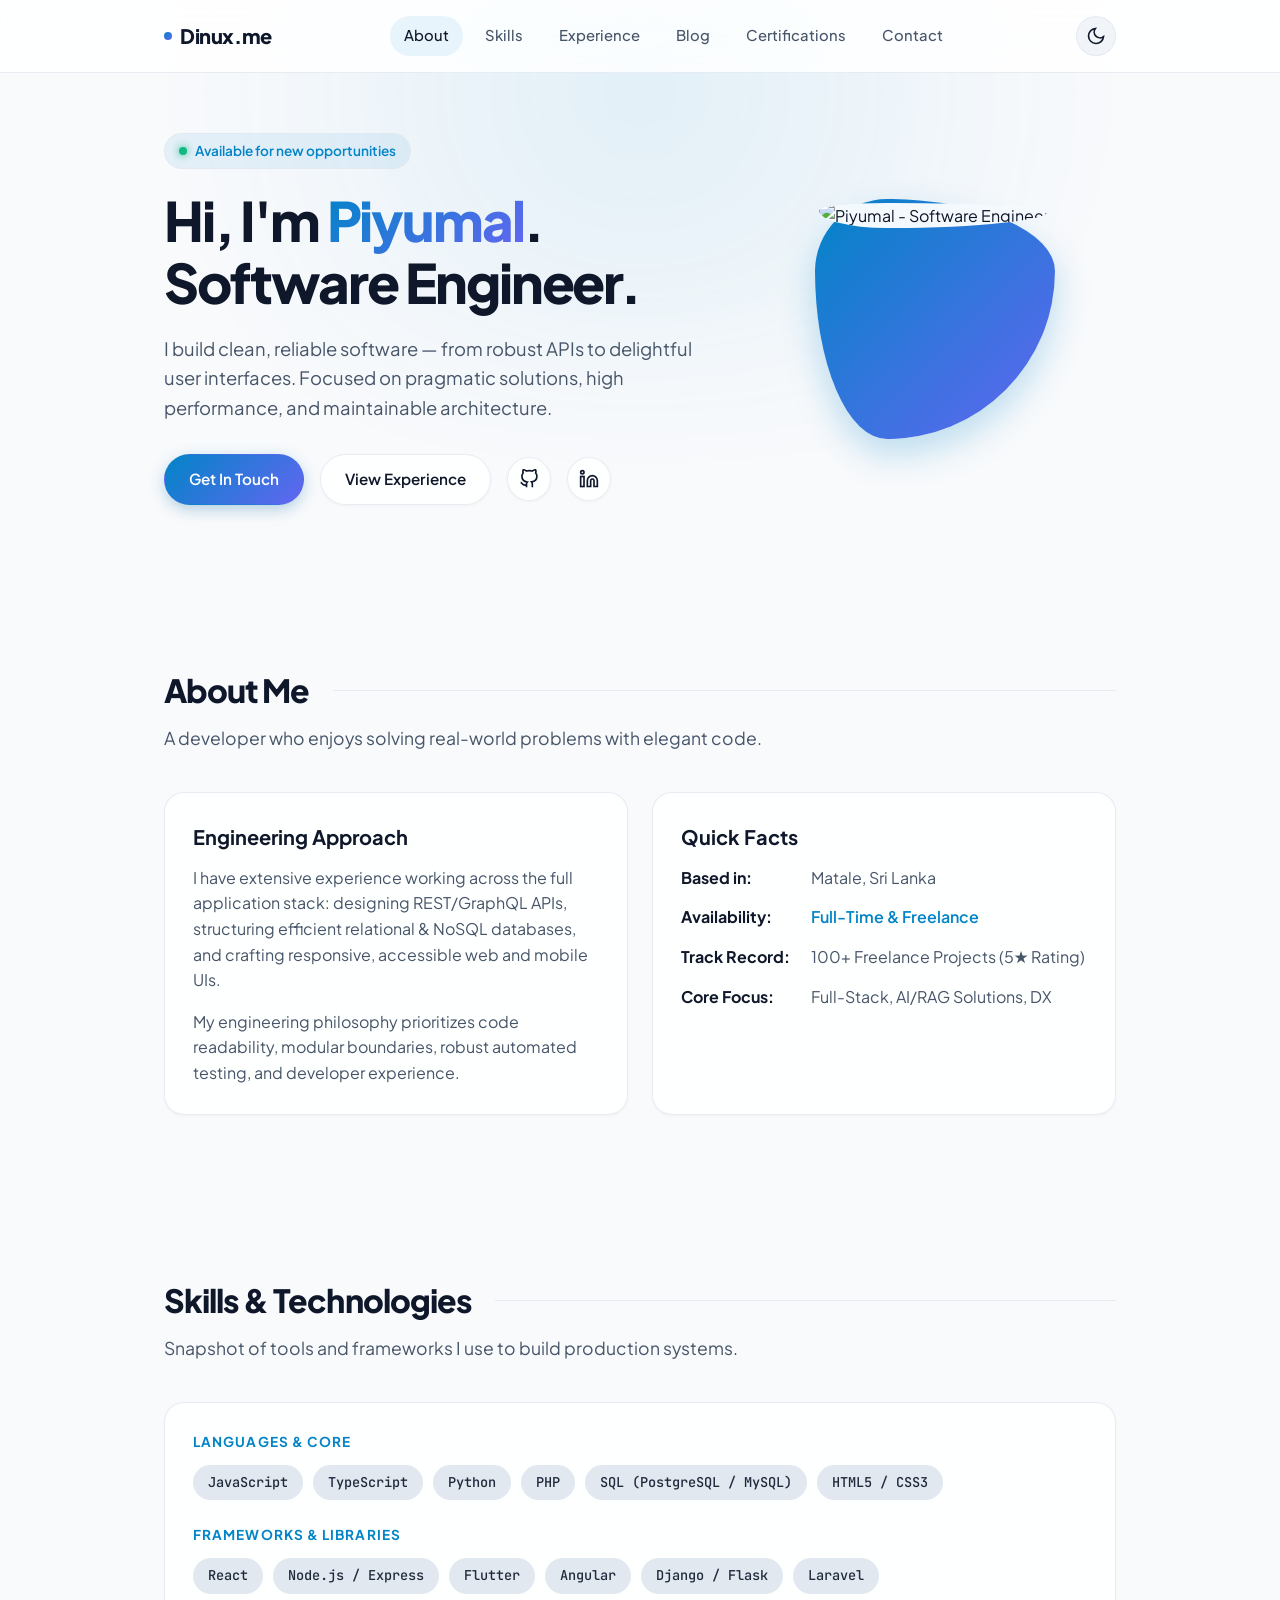
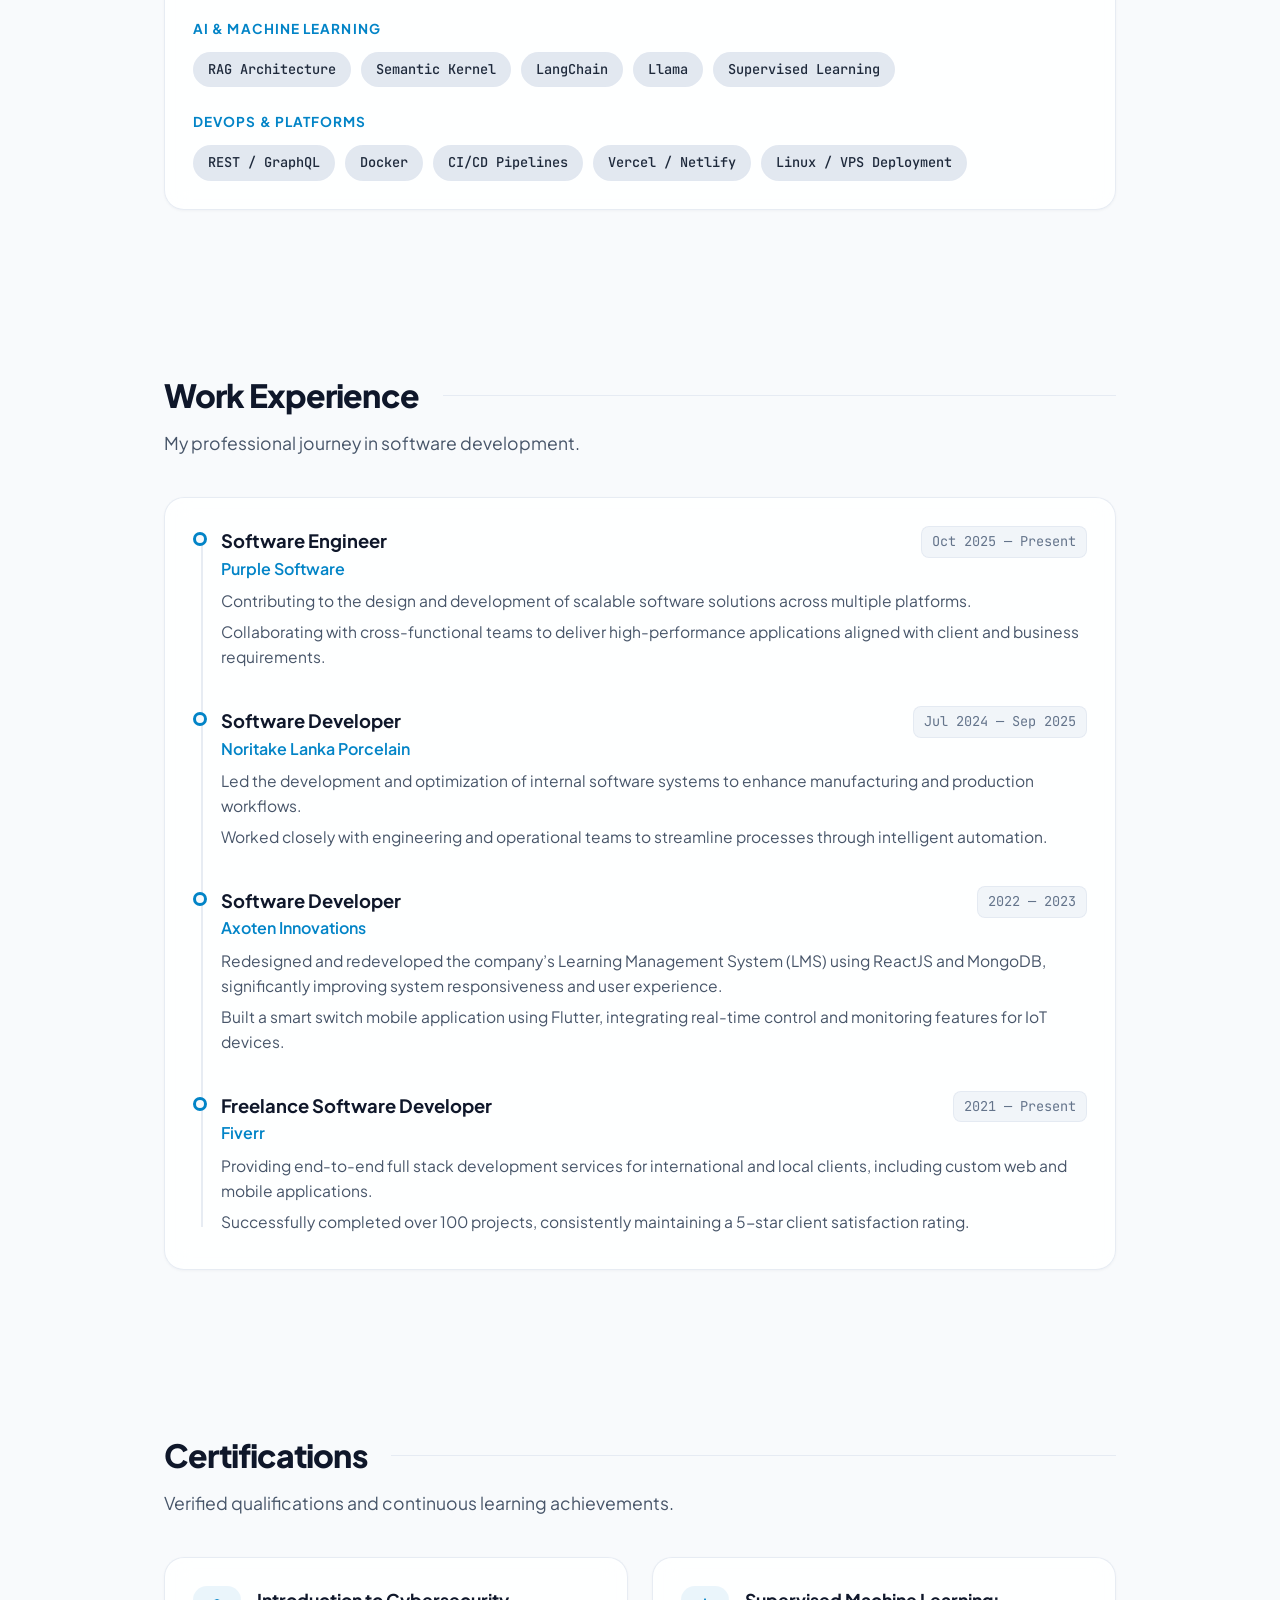
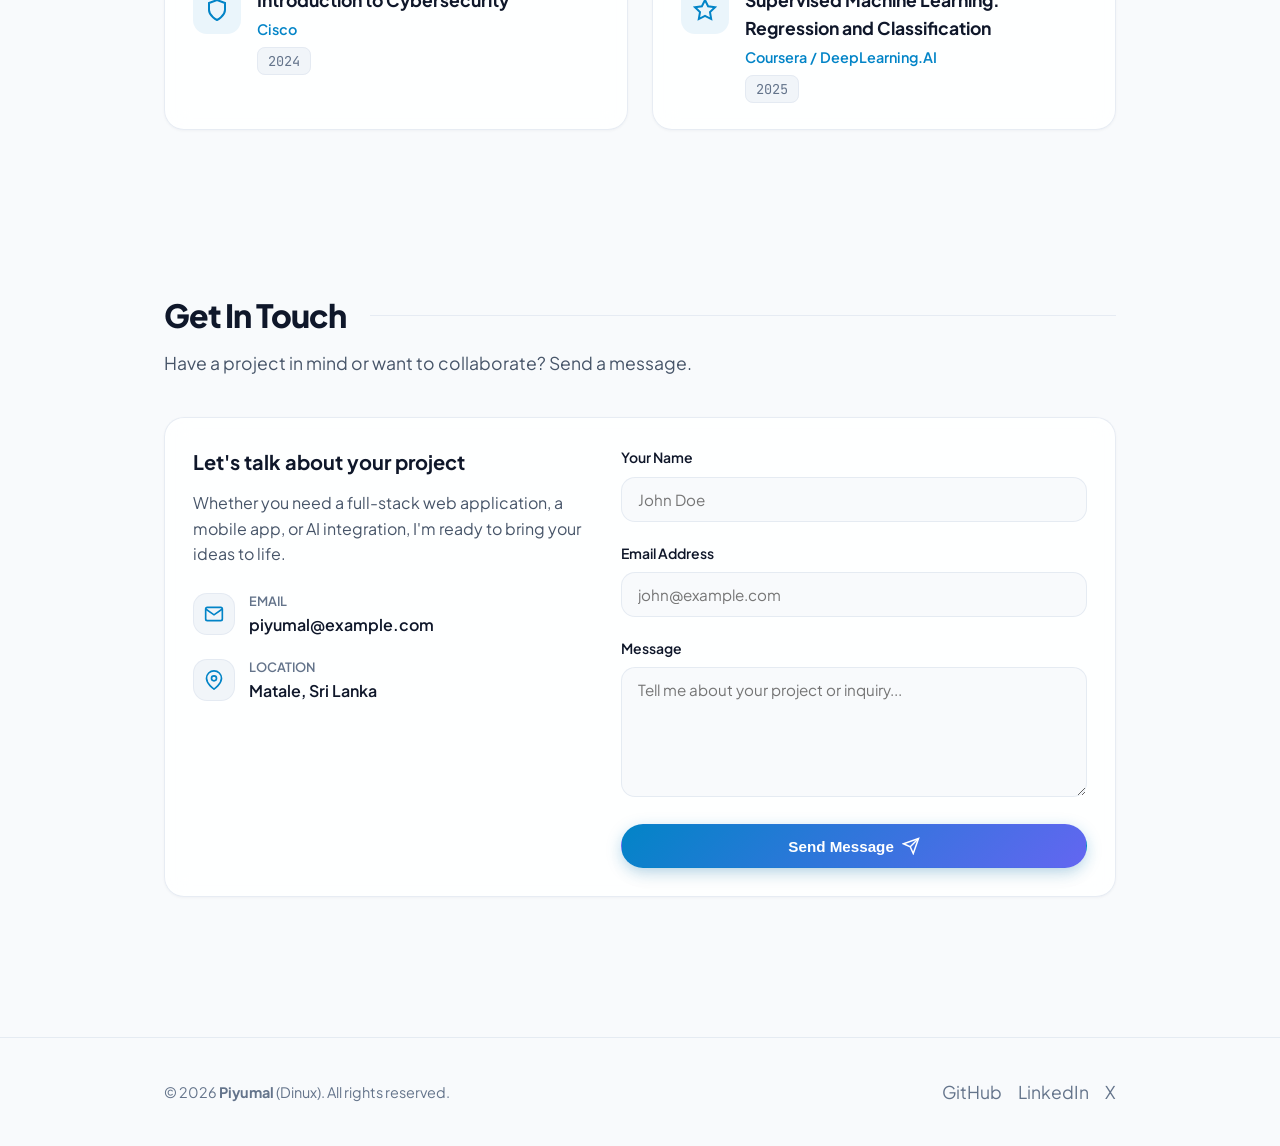
==== index.html @ de43c1f4 "redesign" ====
<!DOCTYPE html>
<html lang="en" data-theme="dark">

<head>
    <meta charset="utf-8" />
    <meta name="viewport" content="width=device-width, initial-scale=1" />
    <title>Piyumal — Software Engineer Portfolio</title>
    <meta name="description"
        content="Personal portfolio of Piyumal — Software Engineer based in Matale. Specializing in full-stack web, mobile applications, and AI integrations." />

    <!-- Google Fonts -->
    <link rel="preconnect" href="https://fonts.googleapis.com">
    <link rel="preconnect" href="https://fonts.gstatic.com" crossorigin>
    <link
        href="https://fonts.googleapis.com/css2?family=JetBrains+Mono:wght@400;500;600&family=Plus+Jakarta+Sans:wght@400;500;600;700;800&display=swap"
        rel="stylesheet">

    <!-- Main CSS -->
    <link rel="stylesheet" href="index.css">

    <!-- Early Theme Initialization to prevent flash of wrong theme -->
    <script>
        (function () {
            const savedTheme = localStorage.getItem('theme');
            if (savedTheme) {
                document.documentElement.setAttribute('data-theme', savedTheme);
            } else {
                const prefersDark = window.matchMedia('(prefers-color-scheme: dark)').matches;
                document.documentElement.setAttribute('data-theme', prefersDark ? 'dark' : 'light');
            }
        })();
    </script>
</head>

<body>
    <!-- Header / Navigation -->
    <header>
        <div class="container nav">
            <a class="brand" href="#" aria-label="Homepage">
                <span class="brand-dot"></span>
                Dinux.me
            </a>

            <nav id="primary-navigation" class="nav-links" aria-label="Main Navigation">
                <a href="#about">About</a>
                <a href="#skills">Skills</a>
                <a href="#experience">Experience</a>
                <a href="#blog">Blog</a>
                <a href="#certifications">Certifications</a>
                <a href="#contact">Contact</a>
            </nav>

            <div class="nav-controls">
                <!-- Theme Toggle Button -->
                <button id="theme-toggle" class="theme-toggle" aria-label="Toggle theme" title="Toggle theme">
                    <!-- Sun Icon (shown in dark mode) -->
                    <svg class="icon-sun" viewBox="0 0 24 24" fill="none" stroke="currentColor">
                        <circle cx="12" cy="12" r="5"></circle>
                        <path
                            d="M12 1v2M12 21v2M4.22 4.22l1.42 1.42M18.36 18.36l1.42 1.42M1 12h2M21 12h2M4.22 19.78l1.42-1.42M18.36 5.64l1.42-1.42">
                        </path>
                    </svg>
                    <!-- Moon Icon (shown in light mode) -->
                    <svg class="icon-moon" viewBox="0 0 24 24" fill="none" stroke="currentColor">
                        <path d="M21 12.79A9 9 0 1 1 11.21 3 7 7 0 0 0 21 12.79z"></path>
                    </svg>
                </button>

                <!-- Mobile Menu Toggle -->
                <button id="mobile-toggle" class="mobile-nav-toggle" aria-controls="primary-navigation"
                    aria-expanded="false" aria-label="Toggle menu">
                    <svg width="22" height="22" viewBox="0 0 24 24" fill="none" stroke="currentColor" stroke-width="2"
                        stroke-linecap="round">
                        <path d="M4 6h16M4 12h16M4 18h16"></path>
                    </svg>
                </button>
            </div>
        </div>
    </header>

    <main class="container" id="main">
        <!-- Hero Section -->
        <section id="home" class="hero" aria-label="Intro">
            <div>
                <div class="status-badge">
                    <span class="status-dot"></span>
                    Available for new opportunities
                </div>
                <h1 class="hero-title">
                    Hi, I'm <span class="gradient-text">Piyumal</span>.<br />
                    Software Engineer.
                </h1>
                <p class="hero-bio">
                    I build clean, reliable software — from robust APIs to delightful user interfaces.
                    Focused on pragmatic solutions, high performance, and maintainable architecture.
                </p>
                <div class="hero-actions">
                    <a class="btn btn-primary" href="#contact">Get In Touch</a>
                    <a class="btn btn-secondary" href="#experience">View Experience</a>
                    <a class="btn btn-secondary btn-icon" href="https://github.com" target="_blank" rel="noopener"
                        aria-label="GitHub Profile" title="GitHub">
                        <svg width="20" height="20" viewBox="0 0 24 24" fill="none" stroke="currentColor"
                            stroke-width="2">
                            <path
                                d="M9 19c-5 1.5-5-2.5-7-3m14 6v-3.87a3.37 3.37 0 0 0-.94-2.61c3.14-.35 6.44-1.54 6.44-7A5.44 5.44 0 0 0 20 4.77 5.07 5.07 0 0 0 19.91 1S18.73.65 16 2.48a13.38 13.38 0 0 0-7 0C6.27.65 5.09 1 5.09 1A5.07 5.07 0 0 0 5 4.77a5.44 5.44 0 0 0-1.5 3.78c0 5.42 3.3 6.61 6.44 7A3.37 3.37 0 0 0 9 18.13V22">
                            </path>
                        </svg>
                    </a>
                    <a class="btn btn-secondary btn-icon" href="https://linkedin.com" target="_blank" rel="noopener"
                        aria-label="LinkedIn Profile" title="LinkedIn">
                        <svg width="20" height="20" viewBox="0 0 24 24" fill="none" stroke="currentColor"
                            stroke-width="2">
                            <path d="M16 8a6 6 0 0 1 6 6v7h-4v-7a2 2 0 0 0-2-2 2 2 0 0 0-2 2v7h-4v-7a6 6 0 0 1 6-6z">
                            </path>
                            <rect x="2" y="9" width="4" height="12"></rect>
                            <circle cx="4" cy="4" r="2"></circle>
                        </svg>
                    </a>
                </div>
            </div>

            <div class="avatar-container">
                <div class="avatar-frame">
                    <img class="avatar-img" src="1665461892254.jpeg" alt="Piyumal - Software Engineer" />
                </div>
            </div>
        </section>

        <!-- About Section -->
        <section id="about" class="section" aria-label="About me">
            <div class="section-header">
                <h2 class="section-title">About Me</h2>
                <p class="section-lead">A developer who enjoys solving real-world problems with elegant code.</p>
            </div>

            <div class="grid grid-2">
                <div class="card">
                    <h3 class="card-title">Engineering Approach</h3>
                    <p style="color: var(--text-muted); margin-bottom: 16px;">
                        I have extensive experience working across the full application stack: designing REST/GraphQL
                        APIs,
                        structuring efficient relational & NoSQL databases, and crafting responsive, accessible web and
                        mobile UIs.
                    </p>
                    <p style="color: var(--text-muted);">
                        My engineering philosophy prioritizes code readability, modular boundaries, robust automated
                        testing, and developer experience.
                    </p>
                </div>

                <div class="card">
                    <h3 class="card-title">Quick Facts</h3>
                    <ul
                        style="list-style: none; display: flex; flex-direction: column; gap: 14px; color: var(--text-muted);">
                        <li style="display: flex; gap: 10px; align-items: center;">
                            <strong style="color: var(--text-main); width: 120px;">Based in:</strong>
                            <span>Matale, Sri Lanka</span>
                        </li>
                        <li style="display: flex; gap: 10px; align-items: center;">
                            <strong style="color: var(--text-main); width: 120px;">Availability:</strong>
                            <span style="color: var(--primary); font-weight: 600;">Full-Time & Freelance</span>
                        </li>
                        <li style="display: flex; gap: 10px; align-items: center;">
                            <strong style="color: var(--text-main); width: 120px;">Track Record:</strong>
                            <span>100+ Freelance Projects (5★ Rating)</span>
                        </li>
                        <li style="display: flex; gap: 10px; align-items: center;">
                            <strong style="color: var(--text-main); width: 120px;">Core Focus:</strong>
                            <span>Full-Stack, AI/RAG Solutions, DX</span>
                        </li>
                    </ul>
                </div>
            </div>
        </section>

        <!-- Skills Section -->
        <section id="skills" class="section" aria-label="Skills">
            <div class="section-header">
                <h2 class="section-title">Skills & Technologies</h2>
                <p class="section-lead">Snapshot of tools and frameworks I use to build production systems.</p>
            </div>

            <div class="card">
                <div class="skill-category">
                    <div class="skill-category-title">Languages & Core</div>
                    <div class="tags">
                        <span class="tag">JavaScript</span>
                        <span class="tag">TypeScript</span>
                        <span class="tag">Python</span>
                        <span class="tag">PHP</span>
                        <span class="tag">SQL (PostgreSQL / MySQL)</span>
                        <span class="tag">HTML5 / CSS3</span>
                    </div>
                </div>

                <div class="skill-category">
                    <div class="skill-category-title">Frameworks & Libraries</div>
                    <div class="tags">
                        <span class="tag">React</span>
                        <span class="tag">Node.js / Express</span>
                        <span class="tag">Flutter</span>
                        <span class="tag">Angular</span>
                        <span class="tag">Django / Flask</span>
                        <span class="tag">Laravel</span>
                    </div>
                </div>

                <div class="skill-category">
                    <div class="skill-category-title">AI & Machine Learning</div>
                    <div class="tags">
                        <span class="tag">RAG Architecture</span>
                        <span class="tag">Semantic Kernel</span>
                        <span class="tag">LangChain</span>
                        <span class="tag">Llama</span>
                        <span class="tag">Supervised Learning</span>
                    </div>
                </div>

                <div class="skill-category" style="margin-bottom: 0;">
                    <div class="skill-category-title">DevOps & Platforms</div>
                    <div class="tags">
                        <span class="tag">REST / GraphQL</span>
                        <span class="tag">Docker</span>
                        <span class="tag">CI/CD Pipelines</span>
                        <span class="tag">Vercel / Netlify</span>
                        <span class="tag">Linux / VPS Deployment</span>
                    </div>
                </div>
            </div>
        </section>

        <!-- Experience Section -->
        <section id="experience" class="section" aria-label="Experience">
            <div class="section-header">
                <h2 class="section-title">Work Experience</h2>
                <p class="section-lead">My professional journey in software development.</p>
            </div>

            <div class="card">
                <div class="timeline">
                    <!-- Item 1 -->
                    <div class="timeline-item">
                        <div class="timeline-dot"></div>
                        <div class="timeline-header">
                            <div>
                                <div class="timeline-role">Software Engineer</div>
                                <div class="timeline-company">Purple Software</div>
                            </div>
                            <span class="timeline-date">Oct 2025 — Present</span>
                        </div>
                        <div class="timeline-desc">
                            <p>Contributing to the design and development of scalable software solutions across multiple
                                platforms.</p>
                            <p>Collaborating with cross-functional teams to deliver high-performance applications
                                aligned with client and business requirements.</p>
                        </div>
                    </div>

                    <!-- Item 2 -->
                    <div class="timeline-item">
                        <div class="timeline-dot"></div>
                        <div class="timeline-header">
                            <div>
                                <div class="timeline-role">Software Developer</div>
                                <div class="timeline-company">Noritake Lanka Porcelain</div>
                            </div>
                            <span class="timeline-date">Jul 2024 — Sep 2025</span>
                        </div>
                        <div class="timeline-desc">
                            <p>Led the development and optimization of internal software systems to enhance
                                manufacturing and production workflows.</p>
                            <p>Worked closely with engineering and operational teams to streamline processes through
                                intelligent automation.</p>
                        </div>
                    </div>

                    <!-- Item 3 -->
                    <div class="timeline-item">
                        <div class="timeline-dot"></div>
                        <div class="timeline-header">
                            <div>
                                <div class="timeline-role">Software Developer</div>
                                <div class="timeline-company">Axoten Innovations</div>
                            </div>
                            <span class="timeline-date">2022 — 2023</span>
                        </div>
                        <div class="timeline-desc">
                            <p>Redesigned and redeveloped the company’s Learning Management System (LMS) using ReactJS
                                and MongoDB, significantly improving system responsiveness and user experience.</p>
                            <p>Built a smart switch mobile application using Flutter, integrating real-time control and
                                monitoring features for IoT devices.</p>
                        </div>
                    </div>

                    <!-- Item 4 -->
                    <div class="timeline-item">
                        <div class="timeline-dot"></div>
                        <div class="timeline-header">
                            <div>
                                <div class="timeline-role">Freelance Software Developer</div>
                                <div class="timeline-company">Fiverr</div>
                            </div>
                            <span class="timeline-date">2021 — Present</span>
                        </div>
                        <div class="timeline-desc">
                            <p>Providing end-to-end full stack development services for international and local clients,
                                including custom web and mobile applications.</p>
                            <p>Successfully completed over 100 projects, consistently maintaining a 5-star client
                                satisfaction rating.</p>
                        </div>
                    </div>
                </div>
            </div>
        </section>

        <!-- Blog Section -->
        <!-- <section id="blog" class="section" aria-label="Blog Articles">
      <div class="section-header">
        <h2 class="section-title">Articles & Insights</h2>
        <p class="section-lead">Thoughts on software architecture, AI integration, and modern web development.</p>
      </div>

      <div class="grid grid-3">

        <article class="card blog-card">
          <div>
            <div class="blog-meta">
              <span class="blog-category">AI & Machine Learning</span>
              <span>•</span>
              <span>5 min read</span>
            </div>
            <h3 class="blog-title">
              <a href="blog-post.html" style="color: inherit;">Building Production-Ready RAG Pipelines with LangChain & Llama</a>
            </h3>
            <p class="blog-excerpt">
              A practical guide to structuring retrieval-augmented generation systems for accuracy, enterprise data retrieval, and low-latency responses.
            </p>
          </div>
          <a href="blog-post.html" class="blog-link">
            Read Article
            <svg width="16" height="16" viewBox="0 0 24 24" fill="none" stroke="currentColor" stroke-width="2">
              <line x1="5" y1="12" x2="19" y2="12"></line>
              <polyline points="12 5 19 12 12 19"></polyline>
            </svg>
          </a>
        </article>

        <article class="card blog-card">
          <div>
            <div class="blog-meta">
              <span class="blog-category">Architecture</span>
              <span>•</span>
              <span>7 min read</span>
            </div>
            <h3 class="blog-title">
              <a href="blog-post.html" style="color: inherit;">Architecting Scalable Microservices with Node.js & Docker</a>
            </h3>
            <p class="blog-excerpt">
              Key lessons and design principles for decomposing monolithic systems into resilient, high-throughput microservices using Docker containers.
            </p>
          </div>
          <a href="blog-post.html" class="blog-link">
            Read Article
            <svg width="16" height="16" viewBox="0 0 24 24" fill="none" stroke="currentColor" stroke-width="2">
              <line x1="5" y1="12" x2="19" y2="12"></line>
              <polyline points="12 5 19 12 12 19"></polyline>
            </svg>
          </a>
        </article>

        <article class="card blog-card">
          <div>
            <div class="blog-meta">
              <span class="blog-category">Mobile & Frontend</span>
              <span>•</span>
              <span>4 min read</span>
            </div>
            <h3 class="blog-title">
              <a href="blog-post.html" style="color: inherit;">Mastering State Management Across React & Flutter</a>
            </h3>
            <p class="blog-excerpt">
              A comparative analysis of modern reactive state management patterns, comparing Flutter Riverpod/Bloc with React Hooks & Redux Toolkit.
            </p>
          </div>
          <a href="blog-post.html" class="blog-link">
            Read Article
            <svg width="16" height="16" viewBox="0 0 24 24" fill="none" stroke="currentColor" stroke-width="2">
              <line x1="5" y1="12" x2="19" y2="12"></line>
              <polyline points="12 5 19 12 12 19"></polyline>
            </svg>
          </a>
        </article>
      </div>
    </section> -->

        <!-- Certifications Section -->
        <section id="certifications" class="section" aria-label="Certifications">
            <div class="section-header">
                <h2 class="section-title">Certifications</h2>
                <p class="section-lead">Verified qualifications and continuous learning achievements.</p>
            </div>

            <div class="grid grid-2">
                <div class="card cert-card">
                    <div class="cert-icon">
                        <svg width="24" height="24" viewBox="0 0 24 24" fill="none" stroke="currentColor"
                            stroke-width="2">
                            <path d="M12 22s8-4 8-10V5l-8-3-8 3v7c0 6 8 10 8 10z"></path>
                        </svg>
                    </div>
                    <div>
                        <h3 class="card-title" style="font-size: 1.1rem; margin-bottom: 4px;">Introduction to
                            Cybersecurity</h3>
                        <p style="color: var(--primary); font-weight: 600; font-size: 0.9rem; margin-bottom: 6px;">Cisco
                        </p>
                        <span class="timeline-date">2024</span>
                    </div>
                </div>

                <div class="card cert-card">
                    <div class="cert-icon">
                        <svg width="24" height="24" viewBox="0 0 24 24" fill="none" stroke="currentColor"
                            stroke-width="2">
                            <polygon
                                points="12 2 15.09 8.26 22 9.27 17 14.14 18.18 21.02 12 17.77 5.82 21.02 7 14.14 2 9.27 8.91 8.26 12 2">
                            </polygon>
                        </svg>
                    </div>
                    <div>
                        <h3 class="card-title" style="font-size: 1.1rem; margin-bottom: 4px;">Supervised Machine
                            Learning: Regression and Classification</h3>
                        <p style="color: var(--primary); font-weight: 600; font-size: 0.9rem; margin-bottom: 6px;">
                            Coursera / DeepLearning.AI</p>
                        <span class="timeline-date">2025</span>
                    </div>
                </div>
            </div>
        </section>

        <!-- Contact Section -->
        <section id="contact" class="section" aria-label="Contact">
            <div class="section-header">
                <h2 class="section-title">Get In Touch</h2>
                <p class="section-lead">Have a project in mind or want to collaborate? Send a message.</p>
            </div>

            <div class="card contact-grid">
                <div>
                    <h3 class="card-title">Let's talk about your project</h3>
                    <p style="color: var(--text-muted); margin-bottom: 20px;">
                        Whether you need a full-stack web application, a mobile app, or AI integration, I'm ready to
                        bring your ideas to life.
                    </p>
                    <div class="contact-info-list">
                        <div class="contact-info-item">
                            <div class="contact-info-icon">
                                <svg width="20" height="20" viewBox="0 0 24 24" fill="none" stroke="currentColor"
                                    stroke-width="2">
                                    <path
                                        d="M4 4h16c1.1 0 2 .9 2 2v12c0 1.1-.9 2-2 2H4c-1.1 0-2-.9-2-2V6c0-1.1.9-2 2-2z">
                                    </path>
                                    <polyline points="22,6 12,13 2,6"></polyline>
                                </svg>
                            </div>
                            <div>
                                <div
                                    style="font-size: 0.8rem; color: var(--text-subtle); text-transform: uppercase; font-weight: 600;">
                                    Email</div>
                                <a href="mailto:piyumal@example.com"
                                    style="color: var(--text-main); font-weight: 600;">piyumal@example.com</a>
                            </div>
                        </div>

                        <div class="contact-info-item">
                            <div class="contact-info-icon">
                                <svg width="20" height="20" viewBox="0 0 24 24" fill="none" stroke="currentColor"
                                    stroke-width="2">
                                    <path d="M21 10c0 7-9 13-9 13s-9-6-9-13a9 9 0 0 1 18 0z"></path>
                                    <circle cx="12" cy="10" r="3"></circle>
                                </svg>
                            </div>
                            <div>
                                <div
                                    style="font-size: 0.8rem; color: var(--text-subtle); text-transform: uppercase; font-weight: 600;">
                                    Location</div>
                                <span style="color: var(--text-main); font-weight: 600;">Matale, Sri Lanka</span>
                            </div>
                        </div>
                    </div>
                </div>

                <form id="contact-form" action="#" method="post" novalidate>
                    <div class="form-group">
                        <label for="name">Your Name</label>
                        <input type="text" id="name" name="name" class="form-control" placeholder="John Doe" required />
                    </div>
                    <div class="form-group">
                        <label for="email">Email Address</label>
                        <input type="email" id="email" name="email" class="form-control" placeholder="john@example.com"
                            required />
                    </div>
                    <div class="form-group">
                        <label for="message">Message</label>
                        <textarea id="message" name="message" class="form-control"
                            placeholder="Tell me about your project or inquiry..." required></textarea>
                    </div>
                    <button type="submit" class="btn btn-primary" style="width: 100%;">
                        Send Message
                        <svg width="18" height="18" viewBox="0 0 24 24" fill="none" stroke="currentColor"
                            stroke-width="2">
                            <line x1="22" y1="2" x2="11" y2="13"></line>
                            <polygon points="22 2 15 22 11 13 2 9 22 2"></polygon>
                        </svg>
                    </button>
                </form>
            </div>
        </section>
    </main>

    <!-- Footer -->
    <footer>
        <div class="container footer-inner">
            <div>
                © <span id="year"></span> <strong>Piyumal</strong> (Dinux). All rights reserved.
            </div>
            <div class="social-links" aria-label="Social Links">
                <a href="https://github.com" target="_blank" rel="noopener" aria-label="GitHub">GitHub</a>
                <a href="https://linkedin.com" target="_blank" rel="noopener" aria-label="LinkedIn">LinkedIn</a>
                <a href="https://twitter.com" target="_blank" rel="noopener" aria-label="X / Twitter">X</a>
            </div>
        </div>
    </footer>

    <!-- Scripts -->
    <script>
        // Theme Toggle Functionality
        const themeToggleBtn = document.getElementById('theme-toggle');

        themeToggleBtn.addEventListener('click', () => {
            const currentTheme = document.documentElement.getAttribute('data-theme');
            const newTheme = currentTheme === 'dark' ? 'light' : 'dark';

            document.documentElement.setAttribute('data-theme', newTheme);
            localStorage.setItem('theme', newTheme);
        });

        // Mobile Navigation Drawer Toggle
        const mobileToggle = document.getElementById('mobile-toggle');
        const navLinks = document.getElementById('primary-navigation');

        mobileToggle.addEventListener('click', () => {
            const isExpanded = mobileToggle.getAttribute('aria-expanded') === 'true';
            mobileToggle.setAttribute('aria-expanded', !isExpanded);
            navLinks.classList.toggle('active');
        });

        navLinks.querySelectorAll('a').forEach(link => {
            link.addEventListener('click', () => {
                navLinks.classList.remove('active');
                mobileToggle.setAttribute('aria-expanded', 'false');
            });
        });

        // Active Navigation Highlight on Scroll
        const navAnchors = document.querySelectorAll('.nav-links a');
        const sections = document.querySelectorAll('main section[id]');

        const observer = new IntersectionObserver((entries) => {
            entries.forEach(entry => {
                if (entry.isIntersecting) {
                    const id = entry.target.getAttribute('id');
                    navAnchors.forEach(a => {
                        const isMatch = a.getAttribute('href') === `#${id}`;
                        a.setAttribute('aria-current', isMatch ? 'true' : 'false');
                    });
                }
            });
        }, { threshold: 0.3 });

        sections.forEach(sec => observer.observe(sec));

        // Dynamic Year
        document.getElementById('year').textContent = new Date().getFullYear();

        // Form Submission Handling
        document.getElementById('contact-form')?.addEventListener('submit', (e) => {
            e.preventDefault();
            const form = e.target;
            const data = new FormData(form);
            if (!data.get('name') || !data.get('email') || !data.get('message')) {
                alert('Please complete all required fields.');
                return;
            }
            alert('Thank you for reaching out! Your message has been received.');
            form.reset();
        });
    </script>
</body>

</html>
---- index.css ----
/* ==========================================================================
   Modern Minimal Portfolio Theme System
   ========================================================================== */

/* Design Tokens & CSS Variables */
:root {
  /* Light Theme Palette (Default) */
  --bg: #f8fafc;
  --bg-subtle: #f1f5f9;
  --bg-card: rgba(255, 255, 255, 0.85);
  --bg-card-hover: #ffffff;
  --border: rgba(226, 232, 240, 0.8);
  --border-hover: rgba(148, 163, 184, 0.4);
  
  --text-main: #0f172a;
  --text-muted: #475569;
  --text-subtle: #64748b;
  
  --primary: #0284c7;
  --primary-hover: #0369a1;
  --primary-light: rgba(2, 132, 199, 0.08);
  --accent-gradient: linear-gradient(135deg, #0284c7 0%, #6366f1 100%);
  --accent-glow: rgba(2, 132, 199, 0.25);
  
  --tag-bg: #e2e8f0;
  --tag-text: #1e293b;
  --code-bg: #1e293b;
  --code-text: #f8fafc;
  
  --shadow-sm: 0 1px 3px rgba(15, 23, 42, 0.04);
  --shadow-md: 0 10px 25px -5px rgba(15, 23, 42, 0.05), 0 8px 10px -6px rgba(15, 23, 42, 0.03);
  --shadow-lg: 0 20px 35px -10px rgba(15, 23, 42, 0.08);
  
  --radius-sm: 8px;
  --radius-md: 14px;
  --radius-lg: 20px;
  --radius-full: 9999px;
  
  --transition: all 0.25s cubic-bezier(0.16, 1, 0.3, 1);
  --font-main: 'Plus Jakarta Sans', -apple-system, BlinkMacSystemFont, 'Segoe UI', Roboto, sans-serif;
  --font-mono: 'JetBrains Mono', monospace;
}

[data-theme="dark"] {
  /* Dark Theme Palette */
  --bg: #090d16;
  --bg-subtle: #0f172a;
  --bg-card: rgba(17, 24, 39, 0.75);
  --bg-card-hover: rgba(30, 41, 59, 0.8);
  --border: rgba(255, 255, 255, 0.08);
  --border-hover: rgba(255, 255, 255, 0.2);
  
  --text-main: #f8fafc;
  --text-muted: #94a3b8;
  --text-subtle: #64748b;
  
  --primary: #38bdf8;
  --primary-hover: #7dd3fc;
  --primary-light: rgba(56, 189, 248, 0.12);
  --accent-gradient: linear-gradient(135deg, #38bdf8 0%, #818cf8 100%);
  --accent-glow: rgba(56, 189, 248, 0.3);
  
  --tag-bg: rgba(30, 41, 59, 0.9);
  --tag-text: #cbd5e1;
  --code-bg: #0b1120;
  --code-text: #f8fafc;
  
  --shadow-sm: 0 1px 3px rgba(0, 0, 0, 0.3);
  --shadow-md: 0 10px 30px -5px rgba(0, 0, 0, 0.4);
  --shadow-lg: 0 25px 45px -10px rgba(0, 0, 0, 0.6);
}

/* Base Styles */
*, *::before, *::after {
  box-sizing: border-box;
  margin: 0;
  padding: 0;
}

html {
  scroll-behavior: smooth;
  color-scheme: light dark;
}

body {
  font-family: var(--font-main);
  background-color: var(--bg);
  color: var(--text-main);
  line-height: 1.6;
  transition: background-color 0.3s ease, color 0.3s ease;
  min-height: 100vh;
  overflow-x: hidden;
  position: relative;
}

/* Ambient Background Glow */
body::before {
  content: '';
  position: fixed;
  top: -20vh;
  left: 50%;
  transform: translateX(-50%);
  width: 90vw;
  height: 60vh;
  background: radial-gradient(circle, var(--accent-glow) 0%, transparent 70%);
  opacity: 0.4;
  pointer-events: none;
  z-index: 0;
  filter: blur(80px);
}

a {
  color: var(--primary);
  text-decoration: none;
  transition: var(--transition);
}

a:hover {
  color: var(--primary-hover);
}

/* Layout Container */
.container {
  max-width: 1000px;
  margin: 0 auto;
  padding: 0 24px;
  position: relative;
  z-index: 1;
}

.article-container {
  max-width: 760px;
  margin: 0 auto;
  padding: 0 24px;
  position: relative;
  z-index: 1;
}

.section {
  padding: 80px 0;
}

.section-header {
  margin-bottom: 40px;
}

.section-title {
  font-size: 2rem;
  font-weight: 800;
  letter-spacing: -0.03em;
  color: var(--text-main);
  margin-bottom: 8px;
  display: flex;
  align-items: center;
  gap: 12px;
}

.section-title::after {
  content: '';
  flex: 1;
  height: 1px;
  background: var(--border);
  margin-left: 12px;
}

.section-lead {
  font-size: 1.1rem;
  color: var(--text-muted);
  max-width: 600px;
}

/* Header & Navigation */
header {
  position: sticky;
  top: 0;
  z-index: 100;
  background: var(--bg-card);
  backdrop-filter: blur(16px) saturate(180%);
  border-bottom: 1px solid var(--border);
  transition: var(--transition);
}

.nav {
  display: flex;
  align-items: center;
  justify-content: space-between;
  height: 72px;
}

.brand {
  font-size: 1.25rem;
  font-weight: 800;
  color: var(--text-main);
  letter-spacing: -0.02em;
  display: flex;
  align-items: center;
  gap: 8px;
}

.brand-dot {
  width: 8px;
  height: 8px;
  background: var(--accent-gradient);
  border-radius: 50%;
  display: inline-block;
}

.nav-links {
  display: flex;
  align-items: center;
  gap: 8px;
}

.nav-links a {
  color: var(--text-muted);
  font-size: 0.925rem;
  font-weight: 500;
  padding: 8px 14px;
  border-radius: var(--radius-full);
  transition: var(--transition);
}

.nav-links a:hover,
.nav-links a[aria-current="true"] {
  color: var(--text-main);
  background-color: var(--primary-light);
}

.nav-controls {
  display: flex;
  align-items: center;
  gap: 12px;
}

/* Theme Switcher Button */
.theme-toggle {
  background: var(--bg-subtle);
  border: 1px solid var(--border);
  color: var(--text-main);
  width: 40px;
  height: 40px;
  border-radius: var(--radius-full);
  display: flex;
  align-items: center;
  justify-content: center;
  cursor: pointer;
  transition: var(--transition);
  outline: none;
}

.theme-toggle:hover {
  background: var(--primary-light);
  border-color: var(--primary);
  transform: scale(1.05);
}

.theme-toggle svg {
  width: 20px;
  height: 20px;
  stroke-width: 2;
  transition: transform 0.4s ease;
}

.theme-toggle:hover svg {
  transform: rotate(15deg);
}

.icon-sun { display: none; }
.icon-moon { display: block; }

[data-theme="dark"] .icon-sun { display: block; }
[data-theme="dark"] .icon-moon { display: none; }

/* Mobile Menu Button */
.mobile-nav-toggle {
  display: none;
  background: var(--bg-subtle);
  border: 1px solid var(--border);
  color: var(--text-main);
  width: 40px;
  height: 40px;
  border-radius: var(--radius-md);
  align-items: center;
  justify-content: center;
  cursor: pointer;
}

/* Hero Section */
.hero {
  display: grid;
  grid-template-columns: 1.2fr 0.8fr;
  gap: 48px;
  align-items: center;
  padding-top: 60px;
  padding-bottom: 80px;
}

.status-badge {
  display: inline-flex;
  align-items: center;
  gap: 8px;
  padding: 6px 14px;
  background: var(--primary-light);
  border: 1px solid var(--border);
  border-radius: var(--radius-full);
  font-size: 0.85rem;
  font-weight: 600;
  color: var(--primary);
  margin-bottom: 20px;
}

.status-dot {
  width: 8px;
  height: 8px;
  background-color: #10b981;
  border-radius: 50%;
  box-shadow: 0 0 8px #10b981;
  animation: pulse 2s infinite;
}

@keyframes pulse {
  0% { opacity: 1; transform: scale(1); }
  50% { opacity: 0.4; transform: scale(1.2); }
  100% { opacity: 1; transform: scale(1); }
}

.hero-title {
  font-size: clamp(2.4rem, 5vw, 3.4rem);
  font-weight: 800;
  line-height: 1.15;
  letter-spacing: -0.04em;
  margin-bottom: 20px;
}

.gradient-text {
  background: var(--accent-gradient);
  -webkit-background-clip: text;
  -webkit-text-fill-color: transparent;
}

.hero-bio {
  font-size: 1.15rem;
  color: var(--text-muted);
  margin-bottom: 32px;
  max-width: 540px;
}

.hero-actions {
  display: flex;
  align-items: center;
  gap: 16px;
  flex-wrap: wrap;
}

/* Buttons */
.btn {
  display: inline-flex;
  align-items: center;
  justify-content: center;
  gap: 8px;
  padding: 12px 24px;
  font-size: 0.95rem;
  font-weight: 600;
  border-radius: var(--radius-full);
  transition: var(--transition);
  cursor: pointer;
  border: 1px solid transparent;
}

.btn-primary {
  background: var(--accent-gradient);
  color: #ffffff;
  box-shadow: var(--shadow-md), 0 4px 15px var(--accent-glow);
}

.btn-primary:hover {
  transform: translateY(-2px);
  box-shadow: var(--shadow-lg), 0 6px 20px var(--accent-glow);
  color: #ffffff;
}

.btn-secondary {
  background: var(--bg-card);
  border-color: var(--border);
  color: var(--text-main);
  box-shadow: var(--shadow-sm);
}

.btn-secondary:hover {
  background: var(--bg-card-hover);
  border-color: var(--border-hover);
  transform: translateY(-2px);
}

.btn-icon {
  width: 44px;
  height: 44px;
  padding: 0;
  border-radius: 50%;
}

/* Hero Avatar Container */
.avatar-container {
  display: flex;
  justify-content: center;
  align-items: center;
  position: relative;
}

.avatar-frame {
  position: relative;
  width: 240px;
  height: 240px;
  border-radius: 30% 70% 70% 30% / 30% 30% 70% 70%;
  background: var(--accent-gradient);
  padding: 4px;
  animation: morph 8s ease-in-out infinite;
  box-shadow: 0 15px 35px var(--accent-glow);
}

@keyframes morph {
  0% { border-radius: 30% 70% 70% 30% / 30% 30% 70% 70%; }
  50% { border-radius: 60% 40% 30% 70% / 60% 30% 70% 40%; }
  100% { border-radius: 30% 70% 70% 30% / 30% 30% 70% 70%; }
}

.avatar-img {
  width: 100%;
  height: 100%;
  object-fit: cover;
  border-radius: inherit;
  background-color: var(--bg-subtle);
  filter: contrast(1.03);
}

/* Cards & Grid Layouts */
.grid {
  display: grid;
  gap: 24px;
}

.grid-2 {
  grid-template-columns: repeat(2, 1fr);
}

.grid-3 {
  grid-template-columns: repeat(3, 1fr);
}

.card {
  background: var(--bg-card);
  backdrop-filter: blur(12px);
  border: 1px solid var(--border);
  border-radius: var(--radius-lg);
  padding: 28px;
  box-shadow: var(--shadow-sm);
  transition: var(--transition);
  position: relative;
  overflow: hidden;
}

.card:hover {
  background: var(--bg-card-hover);
  border-color: var(--border-hover);
  transform: translateY(-4px);
  box-shadow: var(--shadow-md);
}

.card-title {
  font-size: 1.25rem;
  font-weight: 700;
  margin-bottom: 12px;
  color: var(--text-main);
}

/* Blog Cards */
.blog-card {
  display: flex;
  flex-direction: column;
  justify-content: space-between;
  height: 100%;
}

.blog-meta {
  display: flex;
  align-items: center;
  gap: 12px;
  font-size: 0.825rem;
  font-family: var(--font-mono);
  color: var(--text-subtle);
  margin-bottom: 12px;
}

.blog-category {
  color: var(--primary);
  background: var(--primary-light);
  padding: 3px 10px;
  border-radius: var(--radius-full);
  font-weight: 600;
}

.blog-title {
  font-size: 1.2rem;
  font-weight: 700;
  color: var(--text-main);
  margin-bottom: 10px;
  line-height: 1.35;
  transition: var(--transition);
}

.blog-card:hover .blog-title {
  color: var(--primary);
}

.blog-excerpt {
  color: var(--text-muted);
  font-size: 0.925rem;
  margin-bottom: 20px;
  line-height: 1.55;
  flex-grow: 1;
}

.blog-link {
  display: inline-flex;
  align-items: center;
  gap: 6px;
  font-size: 0.9rem;
  font-weight: 700;
  color: var(--primary);
}

.blog-link svg {
  transition: transform 0.2s ease;
}

.blog-card:hover .blog-link svg {
  transform: translateX(4px);
}

/* Single Blog Post Reading Styles */
.article-header {
  padding-top: 60px;
  padding-bottom: 40px;
  border-bottom: 1px solid var(--border);
  margin-bottom: 40px;
}

.back-link {
  display: inline-flex;
  align-items: center;
  gap: 8px;
  font-size: 0.9rem;
  font-weight: 600;
  color: var(--text-muted);
  margin-bottom: 24px;
}

.back-link:hover {
  color: var(--primary);
  transform: translateX(-3px);
}

.article-page-title {
  font-size: clamp(2rem, 4vw, 2.75rem);
  font-weight: 800;
  line-height: 1.2;
  letter-spacing: -0.03em;
  margin-bottom: 20px;
  color: var(--text-main);
}

.author-meta {
  display: flex;
  align-items: center;
  gap: 16px;
  margin-top: 24px;
}

.author-avatar {
  width: 48px;
  height: 48px;
  border-radius: 50%;
  object-fit: cover;
  border: 2px solid var(--primary);
}

.author-info {
  display: flex;
  flex-direction: column;
}

.author-name {
  font-weight: 700;
  color: var(--text-main);
  font-size: 0.975rem;
}

.article-body {
  font-size: 1.1rem;
  line-height: 1.8;
  color: var(--text-muted);
  margin-bottom: 60px;
}

.article-body p {
  margin-bottom: 24px;
}

.article-body h2 {
  font-size: 1.6rem;
  font-weight: 800;
  color: var(--text-main);
  margin-top: 48px;
  margin-bottom: 16px;
  letter-spacing: -0.02em;
}

.article-body h3 {
  font-size: 1.3rem;
  font-weight: 700;
  color: var(--text-main);
  margin-top: 36px;
  margin-bottom: 12px;
}

.article-body ul, .article-body ol {
  margin-bottom: 24px;
  padding-left: 24px;
}

.article-body li {
  margin-bottom: 8px;
}

.article-body blockquote {
  border-left: 4px solid var(--primary);
  padding: 16px 24px;
  background: var(--bg-subtle);
  border-radius: 0 var(--radius-md) var(--radius-md) 0;
  margin: 32px 0;
  font-style: italic;
  color: var(--text-main);
}

.article-body code {
  font-family: var(--font-mono);
  font-size: 0.875em;
  background: var(--primary-light);
  color: var(--primary);
  padding: 3px 8px;
  border-radius: var(--radius-sm);
}

.article-body pre {
  background: var(--code-bg);
  color: var(--code-text);
  padding: 20px 24px;
  border-radius: var(--radius-md);
  overflow-x: auto;
  margin: 32px 0;
  border: 1px solid var(--border);
  font-family: var(--font-mono);
  font-size: 0.9rem;
  line-height: 1.6;
}

.article-body pre code {
  background: none;
  color: inherit;
  padding: 0;
}

.author-box {
  background: var(--bg-card);
  border: 1px solid var(--border);
  border-radius: var(--radius-lg);
  padding: 32px;
  display: flex;
  align-items: center;
  gap: 24px;
  margin-bottom: 60px;
}

/* Skills Section */
.skill-category {
  margin-bottom: 24px;
}

.skill-category-title {
  font-size: 0.85rem;
  font-weight: 700;
  text-transform: uppercase;
  letter-spacing: 0.08em;
  color: var(--primary);
  margin-bottom: 12px;
}

.tags {
  display: flex;
  flex-wrap: wrap;
  gap: 10px;
}

.tag {
  background: var(--tag-bg);
  color: var(--tag-text);
  font-size: 0.85rem;
  font-family: var(--font-mono);
  font-weight: 500;
  padding: 6px 14px;
  border-radius: var(--radius-full);
  border: 1px solid var(--border);
  transition: var(--transition);
}

.tag:hover {
  border-color: var(--primary);
  color: var(--primary);
  transform: translateY(-2px);
}

/* Experience Timeline */
.timeline {
  position: relative;
  padding-left: 28px;
}

.timeline::before {
  content: '';
  position: absolute;
  left: 8px;
  top: 8px;
  bottom: 8px;
  width: 2px;
  background: var(--border);
}

.timeline-item {
  position: relative;
  margin-bottom: 36px;
}

.timeline-item:last-child {
  margin-bottom: 0;
}

.timeline-dot {
  position: absolute;
  left: -28px;
  top: 6px;
  width: 14px;
  height: 14px;
  border-radius: 50%;
  background: var(--bg);
  border: 3px solid var(--primary);
  transition: var(--transition);
}

.timeline-item:hover .timeline-dot {
  background: var(--primary);
  box-shadow: 0 0 10px var(--accent-glow);
}

.timeline-header {
  display: flex;
  justify-content: space-between;
  align-items: flex-start;
  flex-wrap: wrap;
  gap: 8px;
  margin-bottom: 8px;
}

.timeline-role {
  font-size: 1.15rem;
  font-weight: 700;
  color: var(--text-main);
}

.timeline-company {
  color: var(--primary);
  font-weight: 600;
}

.timeline-date {
  font-size: 0.85rem;
  font-family: var(--font-mono);
  color: var(--text-subtle);
  background: var(--bg-subtle);
  padding: 4px 10px;
  border-radius: var(--radius-sm);
  border: 1px solid var(--border);
}

.timeline-desc {
  color: var(--text-muted);
  font-size: 0.975rem;
}

.timeline-desc p {
  margin-bottom: 6px;
}

/* Certifications */
.cert-card {
  display: flex;
  align-items: flex-start;
  gap: 16px;
}

.cert-icon {
  width: 48px;
  height: 48px;
  background: var(--primary-light);
  border-radius: var(--radius-md);
  display: flex;
  align-items: center;
  justify-content: center;
  color: var(--primary);
  flex-shrink: 0;
}

/* Contact Form */
.contact-grid {
  display: grid;
  grid-template-columns: 1fr 1.2fr;
  gap: 40px;
}

.contact-info-list {
  display: flex;
  flex-direction: column;
  gap: 20px;
  margin-top: 24px;
}

.contact-info-item {
  display: flex;
  align-items: center;
  gap: 14px;
}

.contact-info-icon {
  width: 42px;
  height: 42px;
  border-radius: var(--radius-md);
  background: var(--bg-subtle);
  border: 1px solid var(--border);
  display: flex;
  align-items: center;
  justify-content: center;
  color: var(--primary);
}

.form-group {
  margin-bottom: 20px;
}

.form-group label {
  display: block;
  font-size: 0.875rem;
  font-weight: 600;
  margin-bottom: 8px;
  color: var(--text-main);
}

.form-control {
  width: 100%;
  padding: 12px 16px;
  font-family: var(--font-main);
  font-size: 0.95rem;
  background: var(--bg);
  border: 1px solid var(--border);
  border-radius: var(--radius-md);
  color: var(--text-main);
  transition: var(--transition);
}

.form-control:focus {
  outline: none;
  border-color: var(--primary);
  box-shadow: 0 0 0 3px var(--primary-light);
}

textarea.form-control {
  min-height: 130px;
  resize: vertical;
}

/* Footer */
footer {
  border-top: 1px solid var(--border);
  padding: 40px 0;
  margin-top: 60px;
  color: var(--text-subtle);
  font-size: 0.9rem;
}

.footer-inner {
  display: flex;
  justify-content: space-between;
  align-items: center;
  flex-wrap: wrap;
  gap: 20px;
}

.social-links {
  display: flex;
  gap: 16px;
}

.social-links a {
  color: var(--text-subtle);
  font-size: 1.1rem;
  transition: var(--transition);
}

.social-links a:hover {
  color: var(--primary);
}

/* Responsive Media Queries */
@media (max-width: 868px) {
  .hero {
    grid-template-columns: 1fr;
    text-align: center;
    gap: 36px;
    padding-top: 30px;
  }

  .status-badge {
    margin-inline: auto;
  }

  .hero-bio {
    margin-inline: auto;
  }

  .hero-actions {
    justify-content: center;
  }

  .avatar-frame {
    width: 200px;
    height: 200px;
  }

  .grid-2, .grid-3, .contact-grid {
    grid-template-columns: 1fr;
  }

  .author-box {
    flex-direction: column;
    text-align: center;
  }

  .nav-links {
    position: fixed;
    top: 72px;
    left: 0;
    right: 0;
    background: var(--bg-card);
    backdrop-filter: blur(20px);
    border-bottom: 1px solid var(--border);
    flex-direction: column;
    padding: 20px;
    gap: 12px;
    transform: translateY(-150%);
    transition: transform 0.3s ease;
    box-shadow: var(--shadow-lg);
  }

  .nav-links.active {
    transform: translateY(0);
  }

  .mobile-nav-toggle {
    display: flex;
  }
}
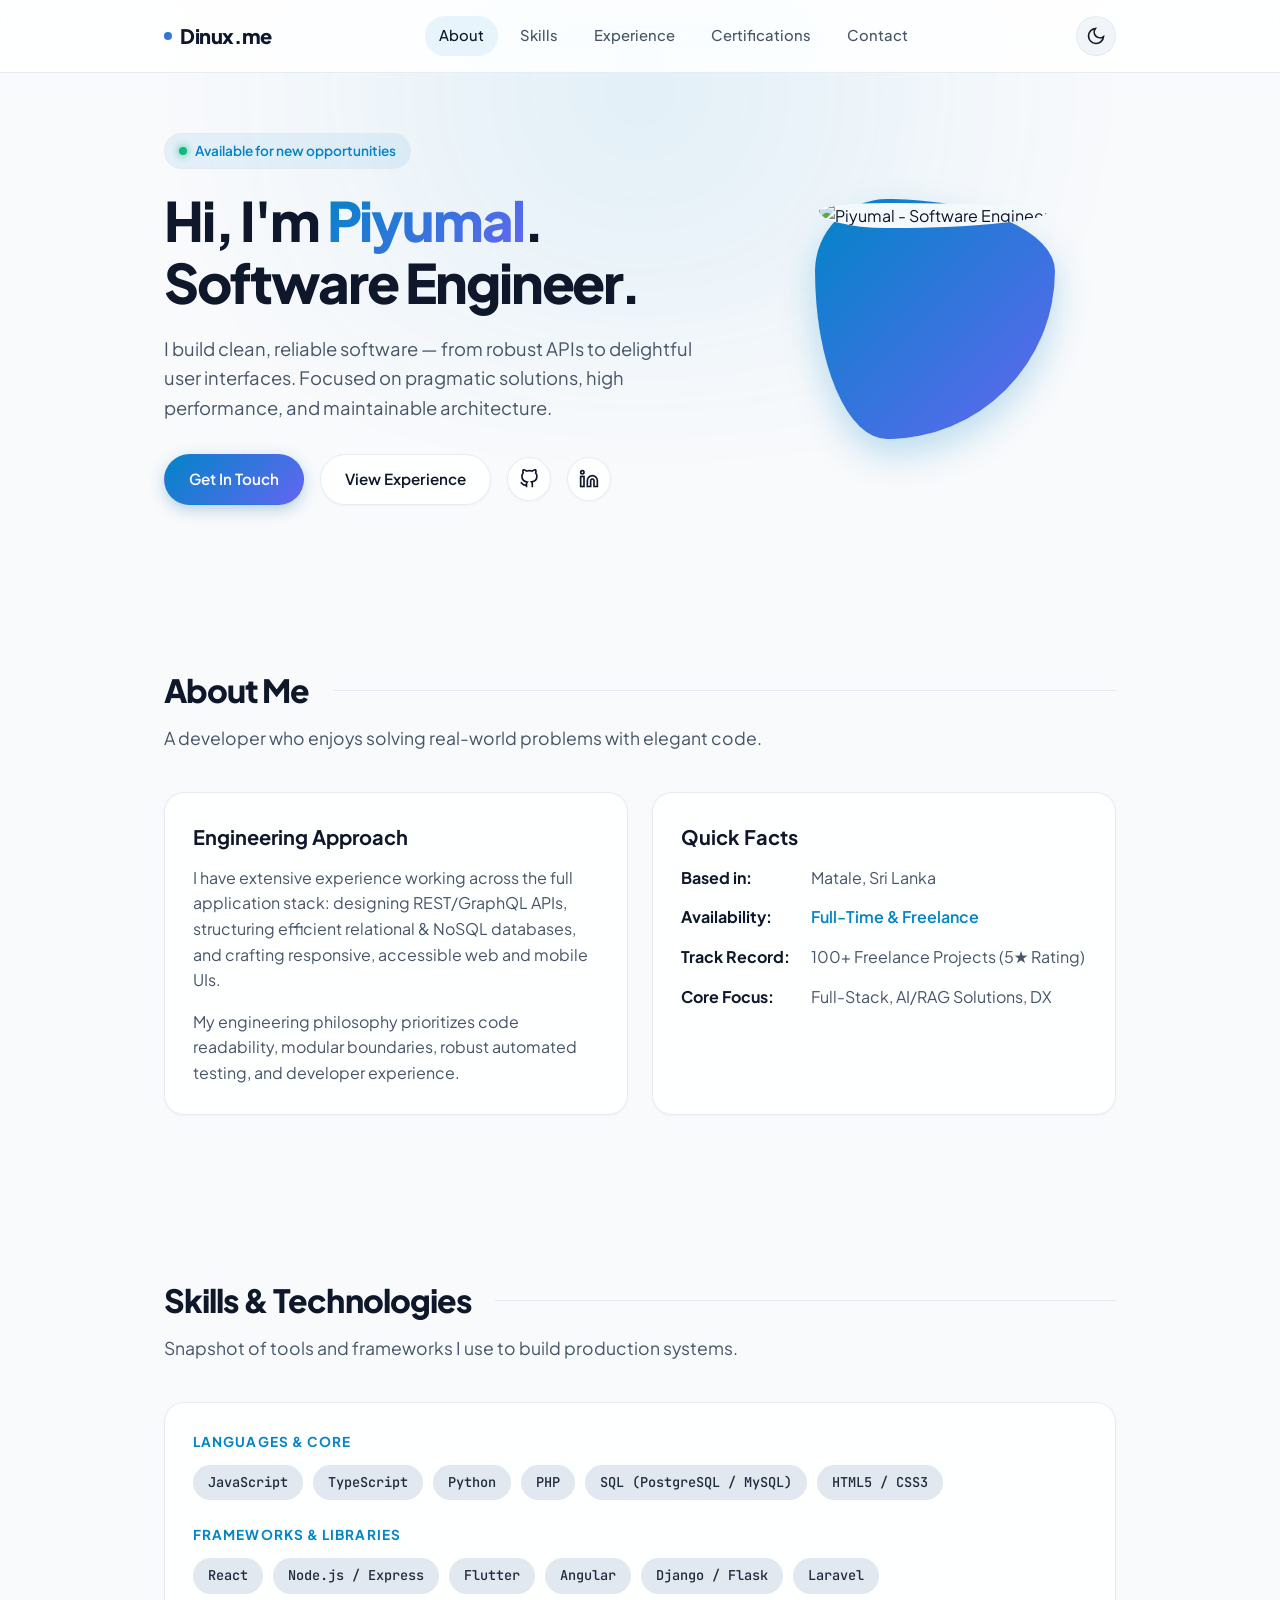
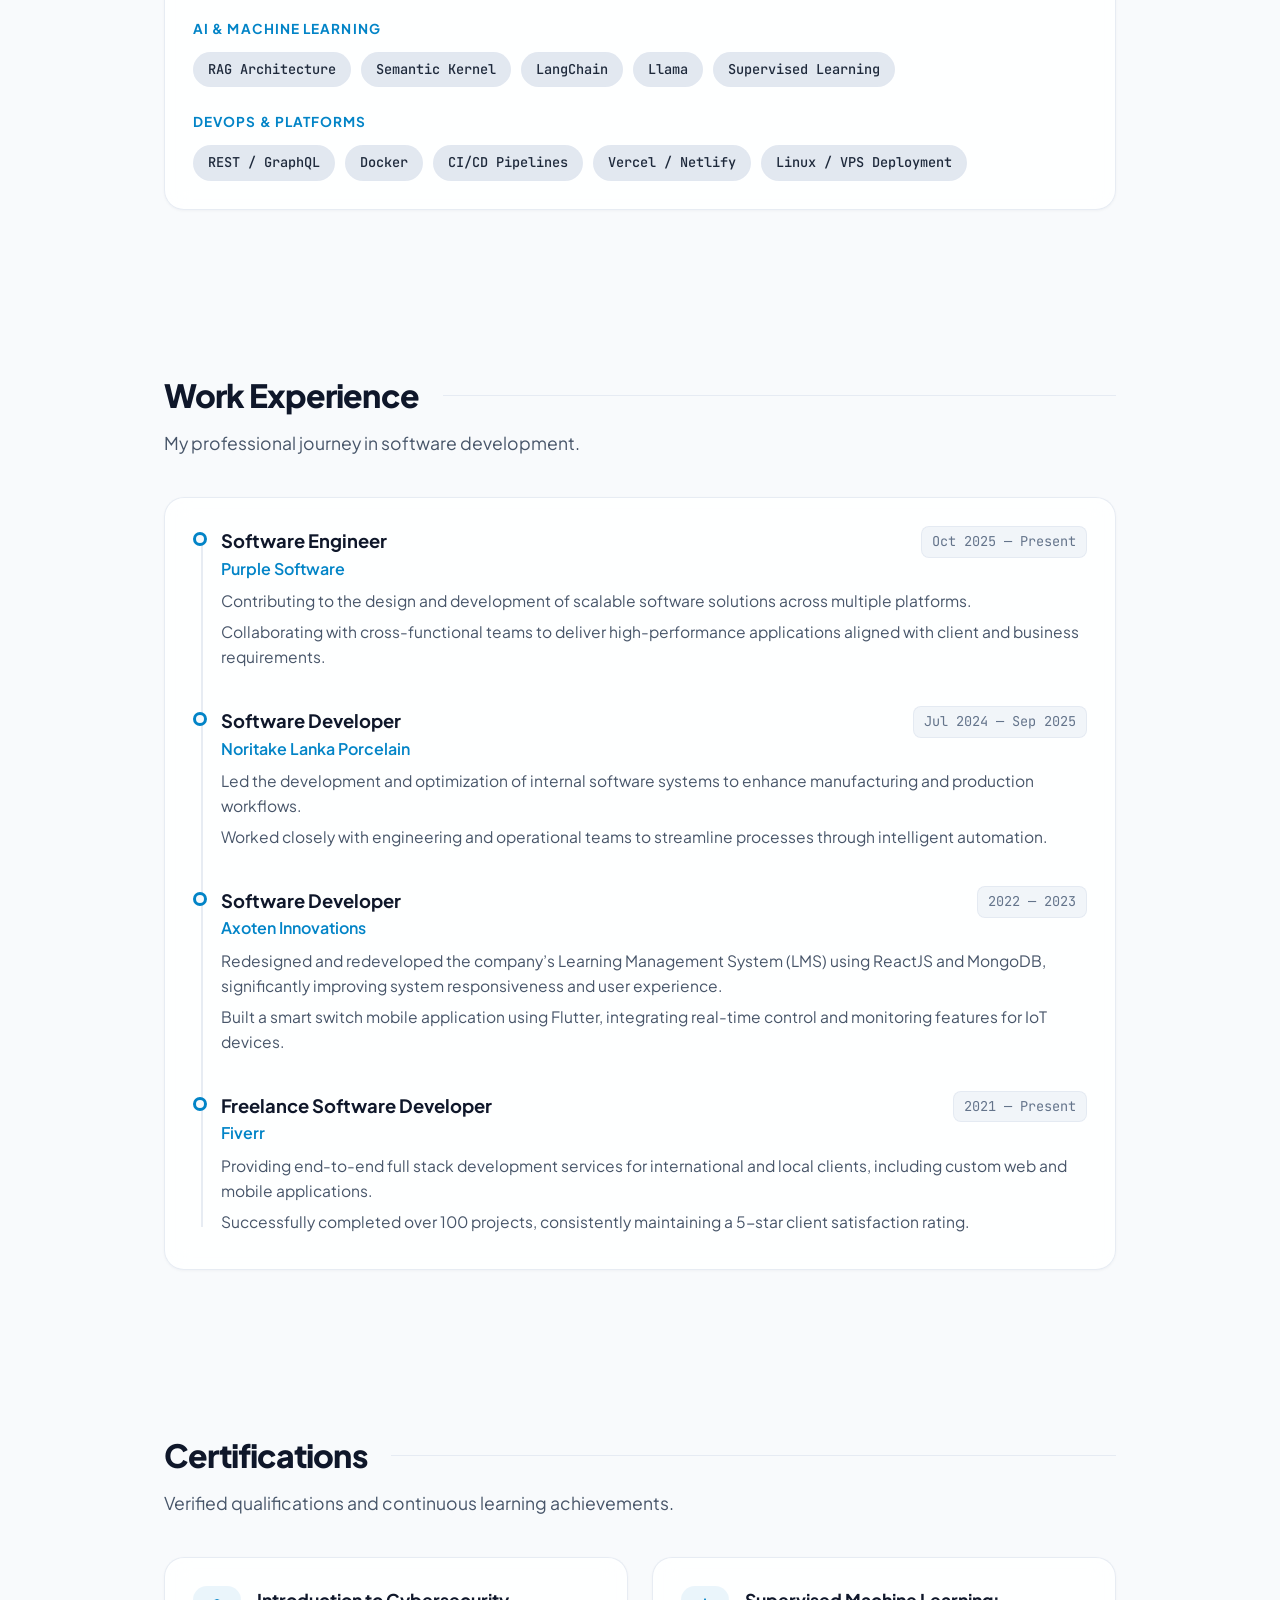
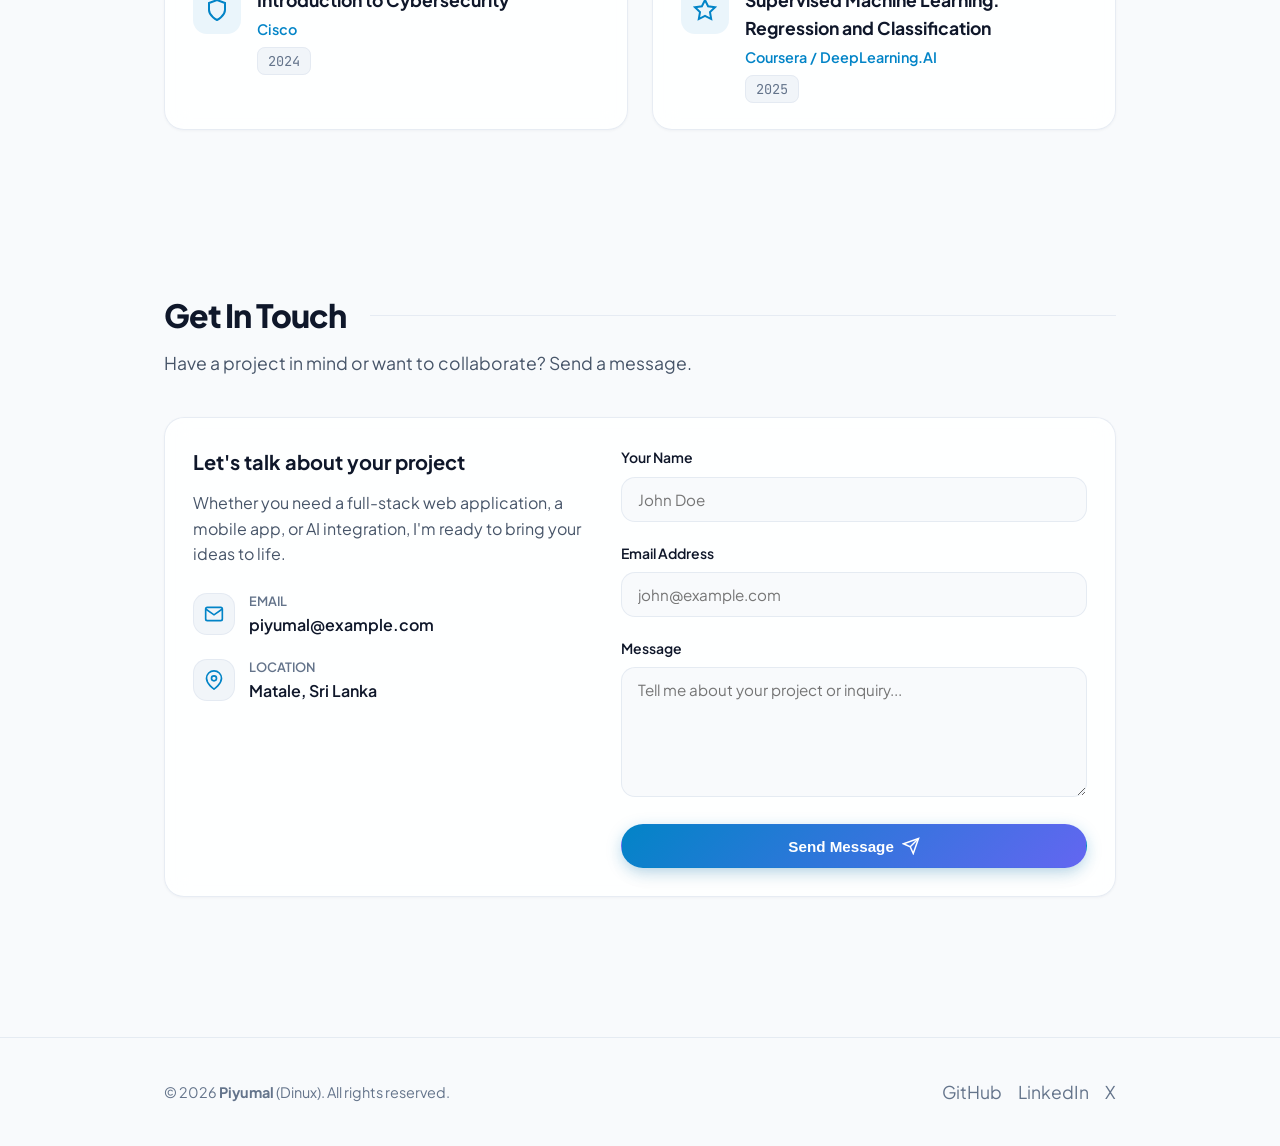
==== commit 183746e3: "remove blog" ====
--- a/index.html
+++ b/index.html
@@ -45,7 +45,7 @@
                 <a href="#about">About</a>
                 <a href="#skills">Skills</a>
                 <a href="#experience">Experience</a>
-                <a href="#blog">Blog</a>
+                <!-- <a href="#blog">Blog</a> -->
                 <a href="#certifications">Certifications</a>
                 <a href="#contact">Contact</a>
             </nav>
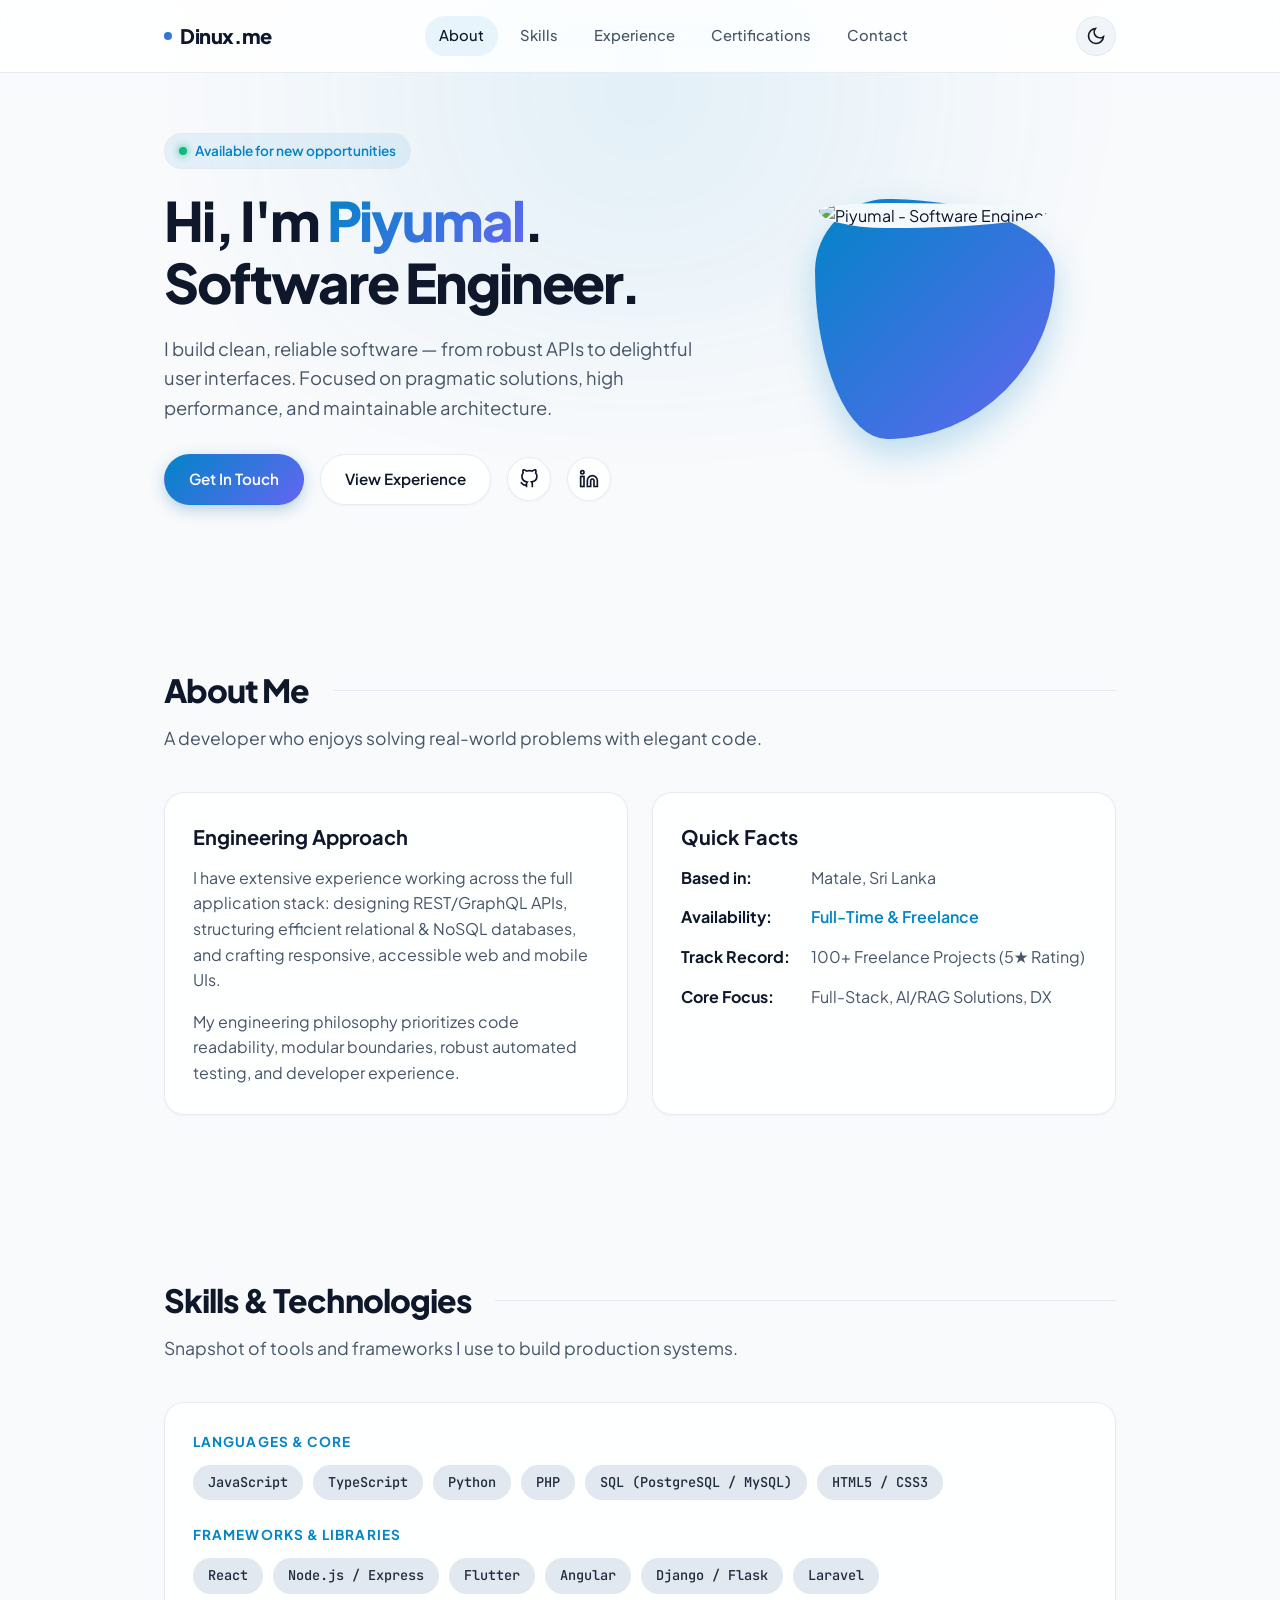
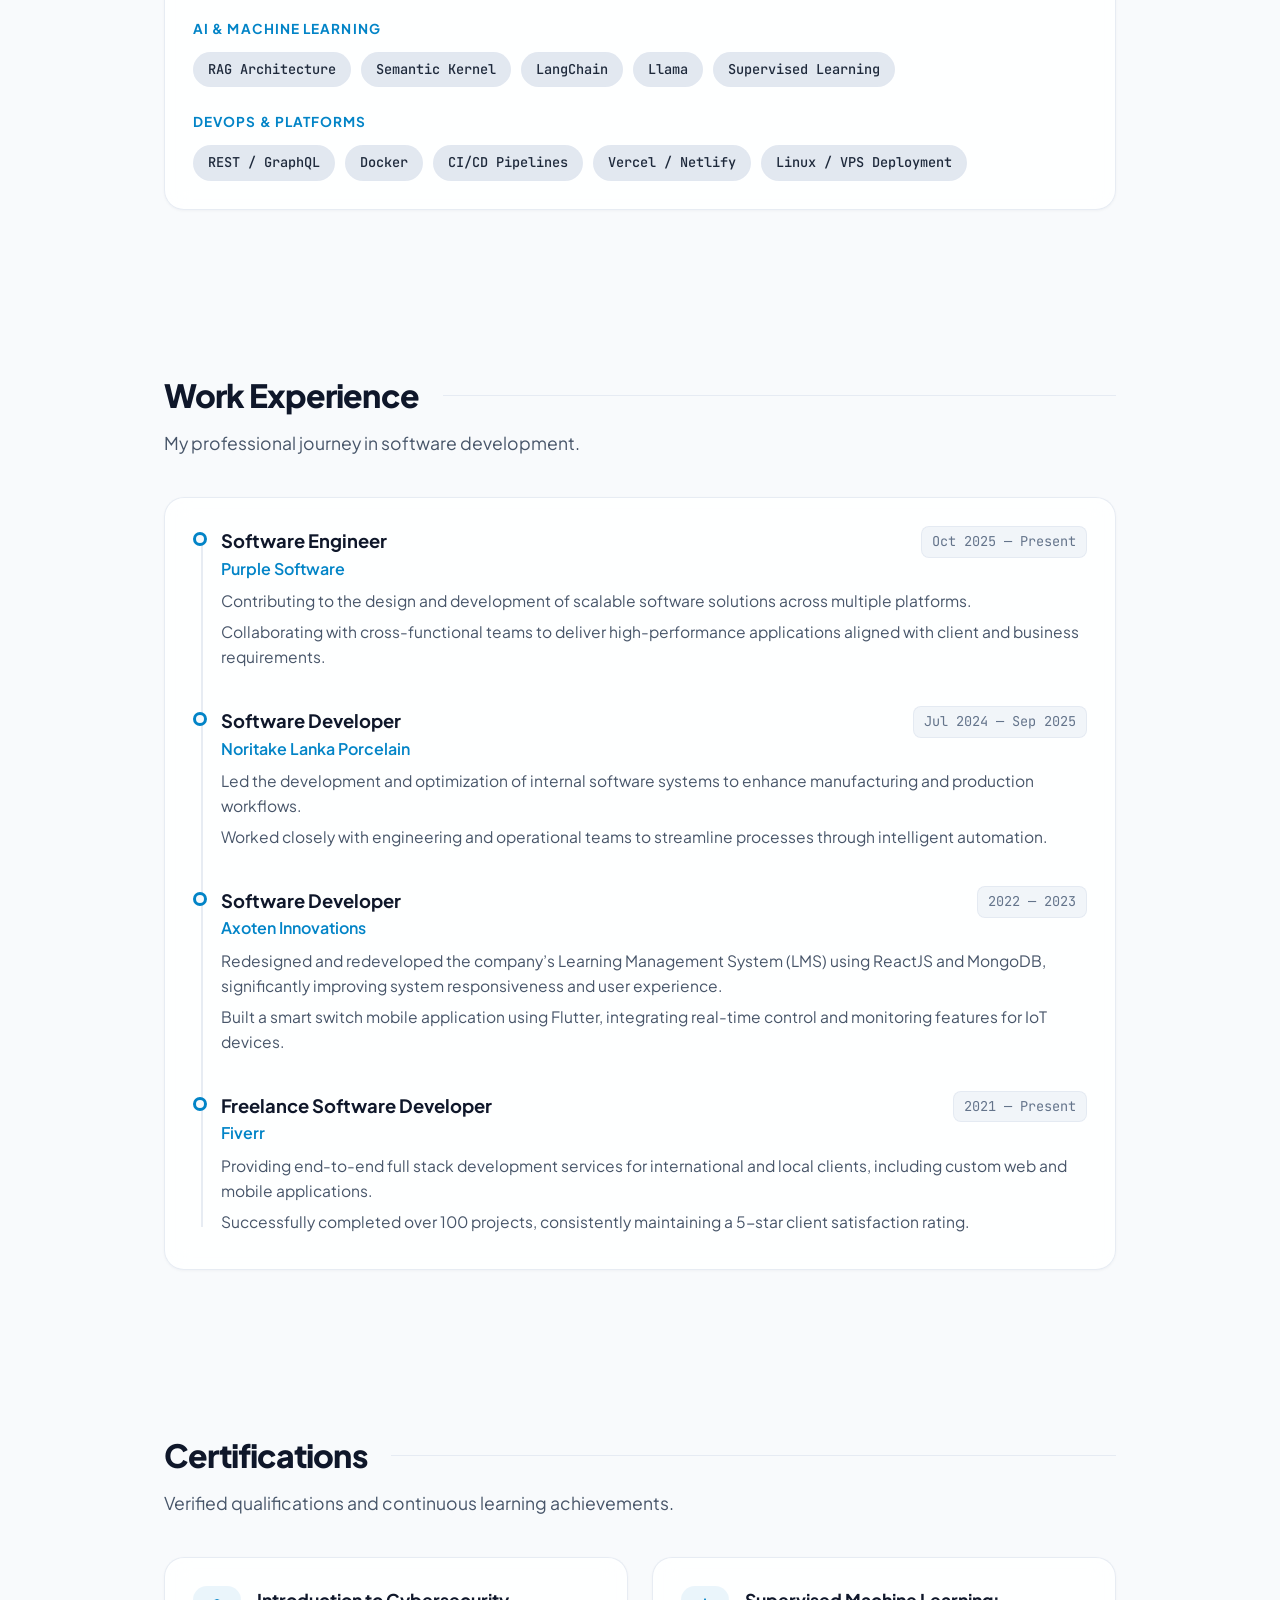
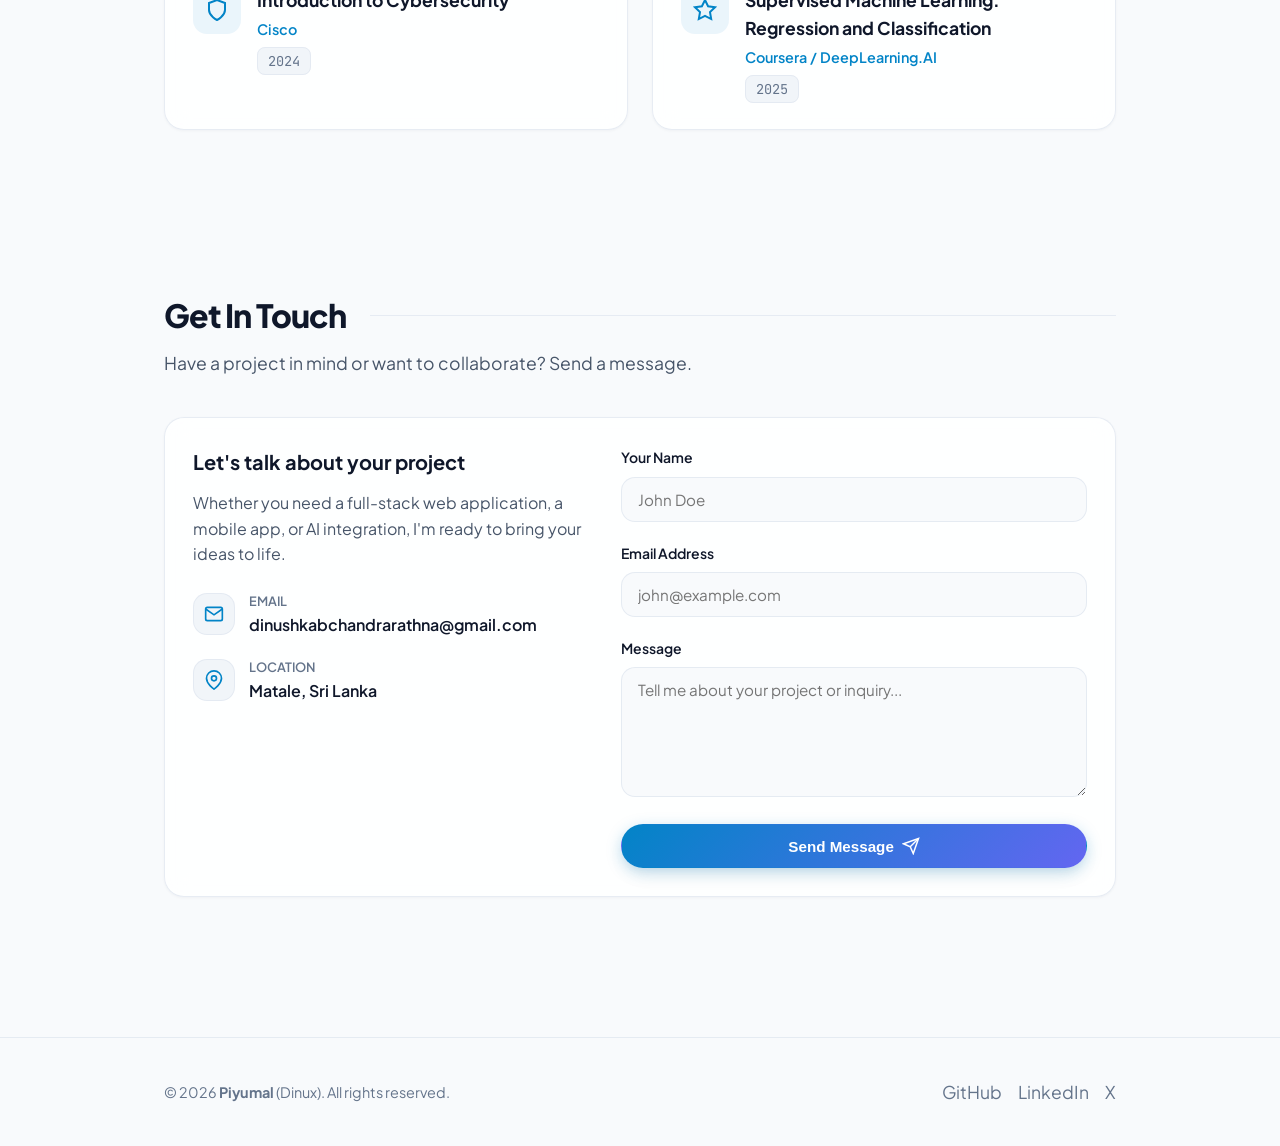
==== commit 1439f0d1: "change email address" ====
--- a/index.html
+++ b/index.html
@@ -466,8 +466,8 @@
                                 <div
                                     style="font-size: 0.8rem; color: var(--text-subtle); text-transform: uppercase; font-weight: 600;">
                                     Email</div>
-                                <a href="mailto:piyumal@example.com"
-                                    style="color: var(--text-main); font-weight: 600;">piyumal@example.com</a>
+                                <a href="mailto:dinushkabchandrarathna@gmail.com"
+                                    style="color: var(--text-main); font-weight: 600;">dinushkabchandrarathna@gmail.com</a>
                             </div>
                         </div>
 
